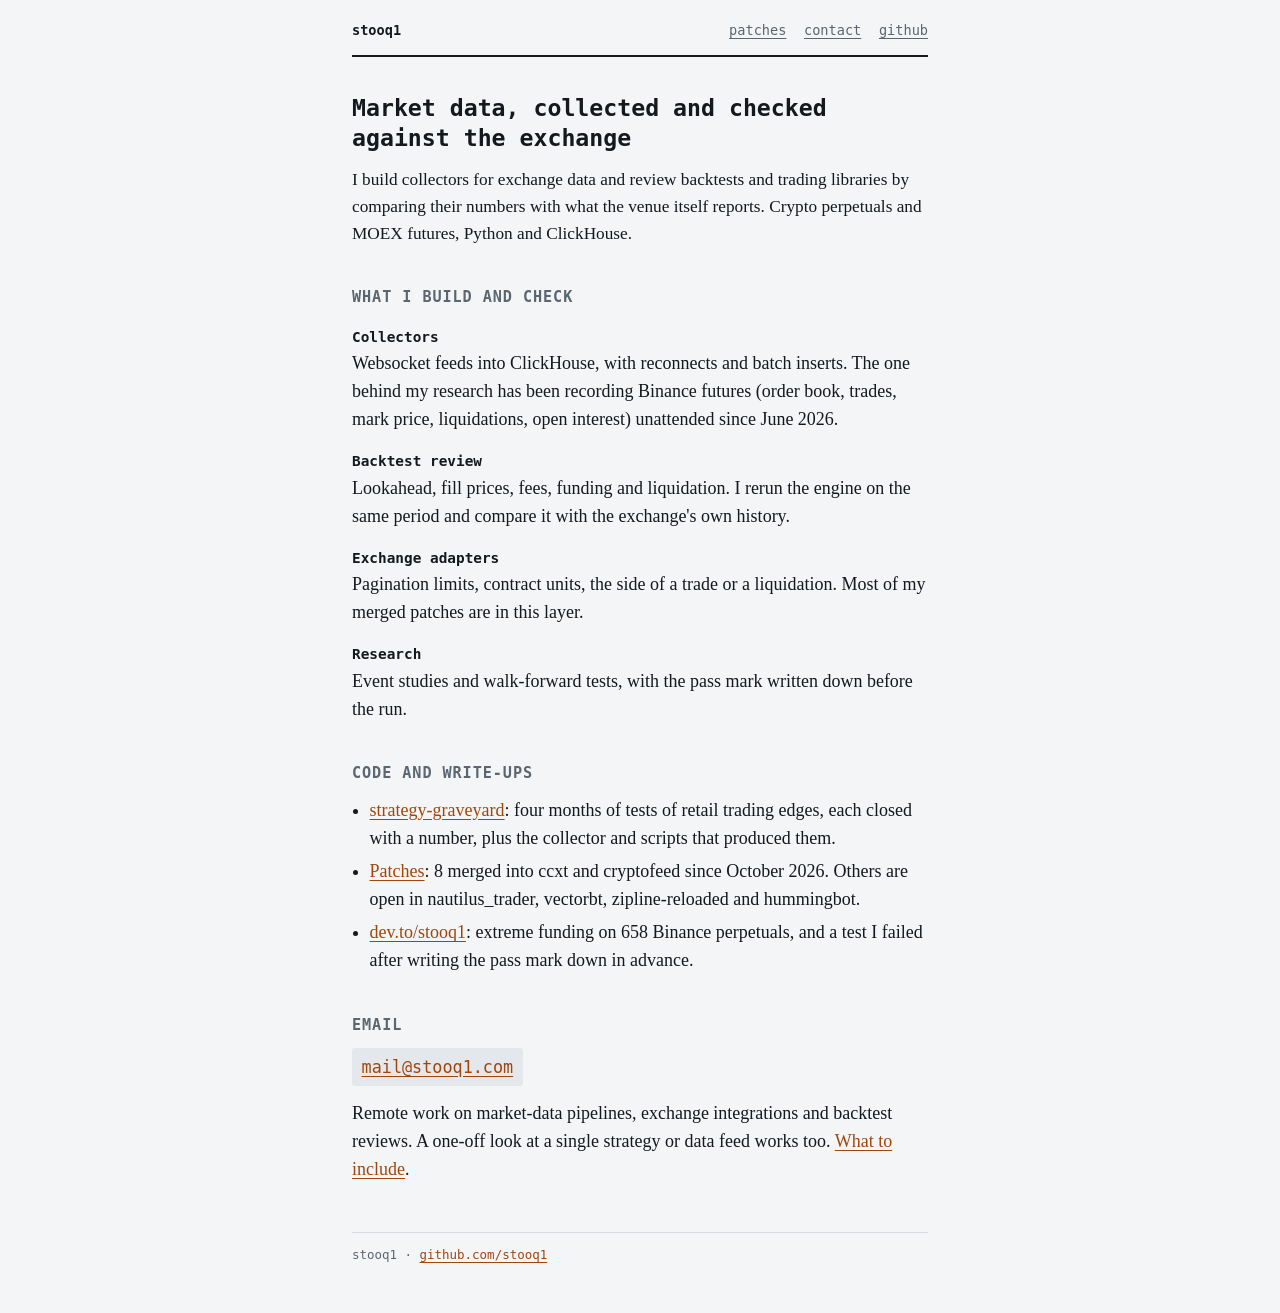
==== index.html @ 0448923d "Site: home, patches, contact" ====
<!doctype html>
<html lang="en">
<head>
<meta charset="utf-8">
<meta name="viewport" content="width=device-width, initial-scale=1">
<title>stooq1 - market data, backtests, exchange adapters</title>
<meta name="description" content="Market-data collectors, backtest reviews and fixes in open-source trading libraries. Crypto perpetuals and MOEX futures.">
<link rel="icon" href="/favicon.svg" type="image/svg+xml">
<link rel="stylesheet" href="/style.css">
</head>
<body>
<div class="wrap">
<nav>
  <a class="home" href="/" aria-current="page">stooq1</a>
  <a href="/patches/">patches</a>
  <a href="/contact/">contact</a>
  <a href="https://github.com/stooq1">github</a>
</nav>

<h1>Market data, collected and checked against the exchange</h1>
<p class="lead">I build collectors for exchange data and review backtests and trading libraries by comparing their numbers with what the venue itself reports. Crypto perpetuals and MOEX futures, Python and ClickHouse.</p>

<h2>What I build and check</h2>
<dl>
  <dt>Collectors</dt>
  <dd>Websocket feeds into ClickHouse, with reconnects and batch inserts. The one behind my research has been recording Binance futures (order book, trades, mark price, liquidations, open interest) unattended since June 2026.</dd>
  <dt>Backtest review</dt>
  <dd>Lookahead, fill prices, fees, funding and liquidation. I rerun the engine on the same period and compare it with the exchange's own history.</dd>
  <dt>Exchange adapters</dt>
  <dd>Pagination limits, contract units, the side of a trade or a liquidation. Most of my merged patches are in this layer.</dd>
  <dt>Research</dt>
  <dd>Event studies and walk-forward tests, with the pass mark written down before the run.</dd>
</dl>

<h2>Code and write-ups</h2>
<ul>
  <li><a href="https://github.com/stooq1/strategy-graveyard">strategy-graveyard</a>: four months of tests of retail trading edges, each closed with a number, plus the collector and scripts that produced them.</li>
  <li><a href="/patches/">Patches</a>: 8 merged into ccxt and cryptofeed since October 2026. Others are open in nautilus_trader, vectorbt, zipline-reloaded and hummingbot.</li>
  <li><a href="https://dev.to/stooq1">dev.to/stooq1</a>: extreme funding on 658 Binance perpetuals, and a test I failed after writing the pass mark down in advance.</li>
</ul>

<h2>Email</h2>
<p><a class="mail" href="mailto:mail@stooq1.com">mail@stooq1.com</a></p>
<p>Remote work on market-data pipelines, exchange integrations and backtest reviews. A one-off look at a single strategy or data feed works too. <a href="/contact/">What to include</a>.</p>

<footer>stooq1 · <a href="https://github.com/stooq1">github.com/stooq1</a></footer>
</div>
</body>
</html>
---- style.css ----
:root {
  --bg: #f3f5f7;
  --fg: #15191d;
  --muted: #5b6670;
  --rule: #d5dbe0;
  --accent: #a1460a;
  --badge: #e4e8ec;
}
@media (prefers-color-scheme: dark) {
  :root {
    --bg: #0f1316;
    --fg: #d9dee2;
    --muted: #8b97a1;
    --rule: #252c32;
    --accent: #f0a04b;
    --badge: #1c2328;
  }
}
* { box-sizing: border-box; }
html { -webkit-text-size-adjust: 100%; }
body {
  margin: 0;
  background: var(--bg);
  color: var(--fg);
  font: 18px/1.55 Charter, "Bitstream Charter", "Iowan Old Style", "Palatino Linotype", Georgia, serif;
}
.wrap { max-width: 38rem; margin: 0 auto; padding: 1.25rem 1rem 3rem; }
.mono, nav, h1, h2, h3, .st, footer, code {
  font-family: ui-monospace, "SF Mono", Menlo, "DejaVu Sans Mono", Consolas, monospace;
}
nav {
  display: flex; flex-wrap: wrap; gap: 0.25rem 1.1rem; align-items: baseline;
  font-size: 0.85rem; padding-bottom: 0.9rem; border-bottom: 2px solid var(--fg);
}
nav .home { font-weight: 700; color: var(--fg); text-decoration: none; margin-right: auto; }
nav a { color: var(--muted); }
nav a[aria-current] { color: var(--fg); text-decoration: none; }
a { color: var(--accent); text-underline-offset: 3px; }
h1 { font-size: 1.45rem; line-height: 1.3; margin: 2.2rem 0 0.9rem; font-weight: 700; }
h2 { font-size: 0.95rem; text-transform: uppercase; letter-spacing: 0.06em; margin: 2.4rem 0 0.7rem; color: var(--muted); }
h3 { font-size: 1rem; margin: 2rem 0 0.2rem; }
h3 + .sub { margin: 0 0 0.6rem; color: var(--muted); font-size: 0.9rem; }
p { margin: 0 0 0.9rem; }
.lead { font-size: 1.08rem; }
code { font-size: 0.84em; }
dl { margin: 0; }
dt { font-family: ui-monospace, "SF Mono", Menlo, "DejaVu Sans Mono", Consolas, monospace; font-size: 0.9rem; font-weight: 700; margin-top: 1rem; }
dd { margin: 0.15rem 0 0; }
ul { padding-left: 1.1rem; margin: 0 0 1rem; }
li { margin: 0.35rem 0; }
ul.log { list-style: none; padding: 0; }
ul.log li { padding: 0.45rem 0; border-top: 1px solid var(--rule); margin: 0; }
.st {
  display: inline-block; min-width: 6.2rem; margin-right: 0.4rem;
  font-size: 0.72rem; text-transform: uppercase; letter-spacing: 0.05em;
  color: var(--muted);
}
.st.merged { color: var(--accent); font-weight: 700; }
.st.fixed { color: var(--fg); }
.mail {
  display: inline-block; font-family: ui-monospace, "SF Mono", Menlo, "DejaVu Sans Mono", Consolas, monospace;
  font-size: 1.05rem; padding: 0.35rem 0.6rem; background: var(--badge); border-radius: 3px;
}
footer { margin-top: 3rem; padding-top: 0.8rem; border-top: 1px solid var(--rule); font-size: 0.78rem; color: var(--muted); }
@media (max-width: 30rem) {
  body { font-size: 17px; }
  .st { display: block; min-width: 0; margin: 0 0 0.1rem; }
}
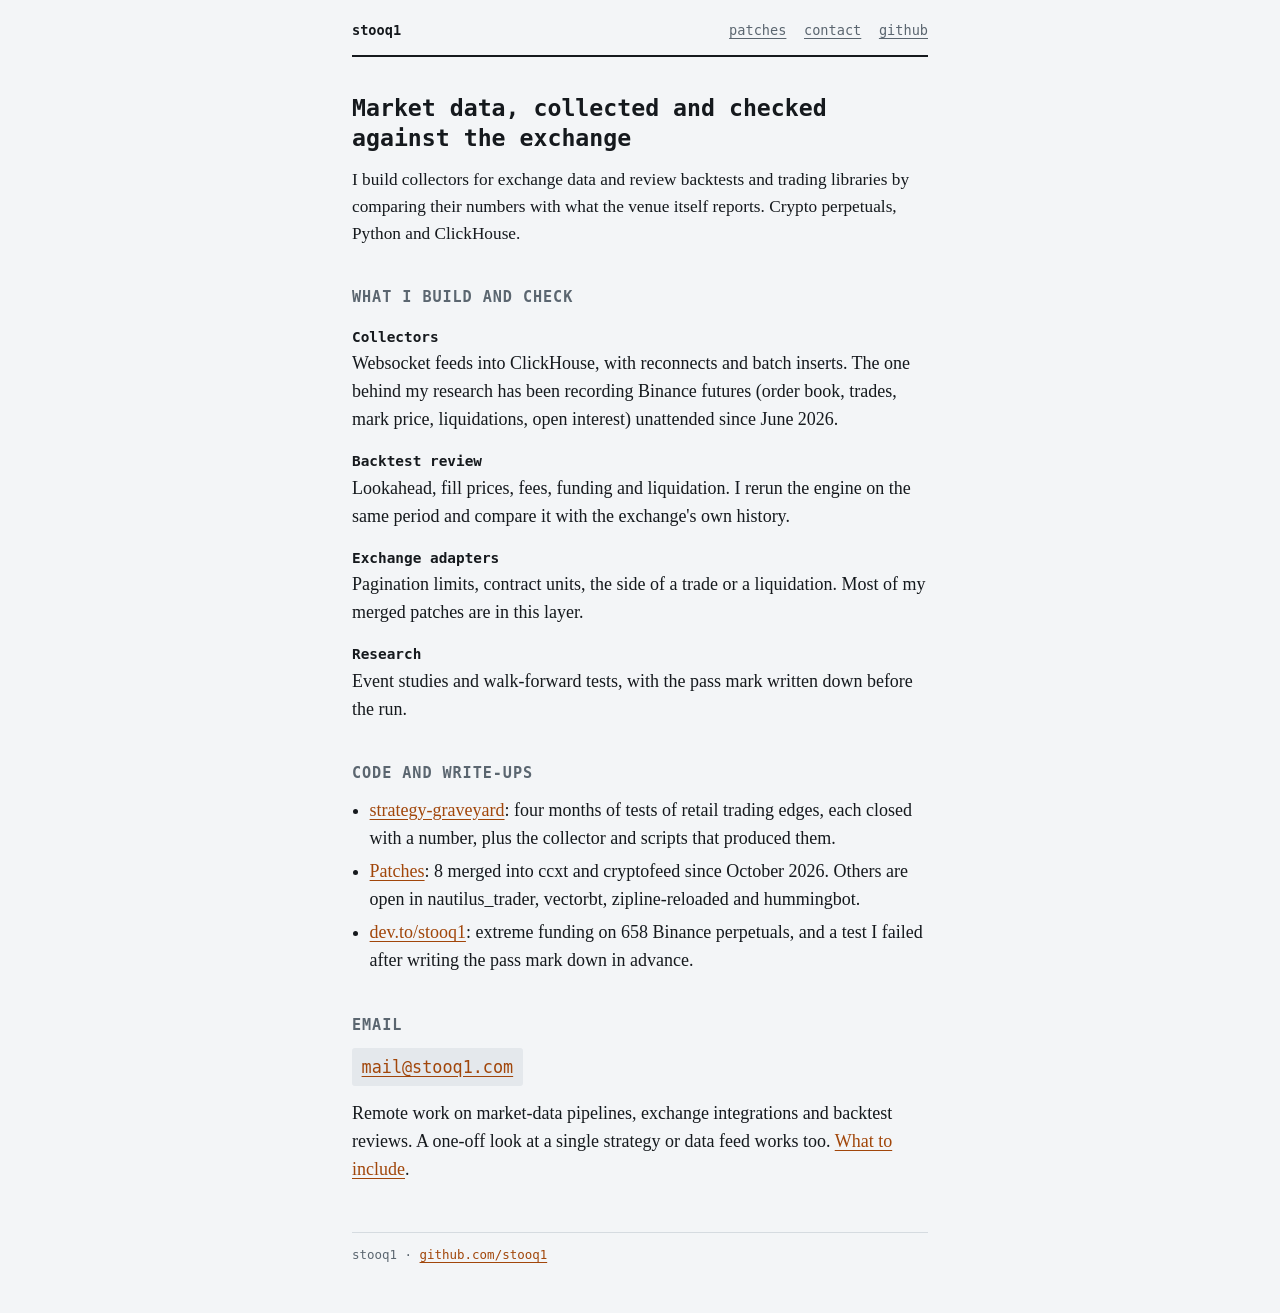
==== commit af5bf878: "Shorter description" ====
--- a/index.html
+++ b/index.html
@@ -4,7 +4,7 @@
 <meta charset="utf-8">
 <meta name="viewport" content="width=device-width, initial-scale=1">
 <title>stooq1 - market data, backtests, exchange adapters</title>
-<meta name="description" content="Market-data collectors, backtest reviews and fixes in open-source trading libraries. Crypto perpetuals and MOEX futures.">
+<meta name="description" content="Market-data collectors, backtest reviews and fixes in open-source trading libraries. Crypto perpetuals.">
 <link rel="icon" href="/favicon.svg" type="image/svg+xml">
 <link rel="stylesheet" href="/style.css">
 </head>
@@ -18,7 +18,7 @@
 </nav>
 
 <h1>Market data, collected and checked against the exchange</h1>
-<p class="lead">I build collectors for exchange data and review backtests and trading libraries by comparing their numbers with what the venue itself reports. Crypto perpetuals and MOEX futures, Python and ClickHouse.</p>
+<p class="lead">I build collectors for exchange data and review backtests and trading libraries by comparing their numbers with what the venue itself reports. Crypto perpetuals, Python and ClickHouse.</p>
 
 <h2>What I build and check</h2>
 <dl>
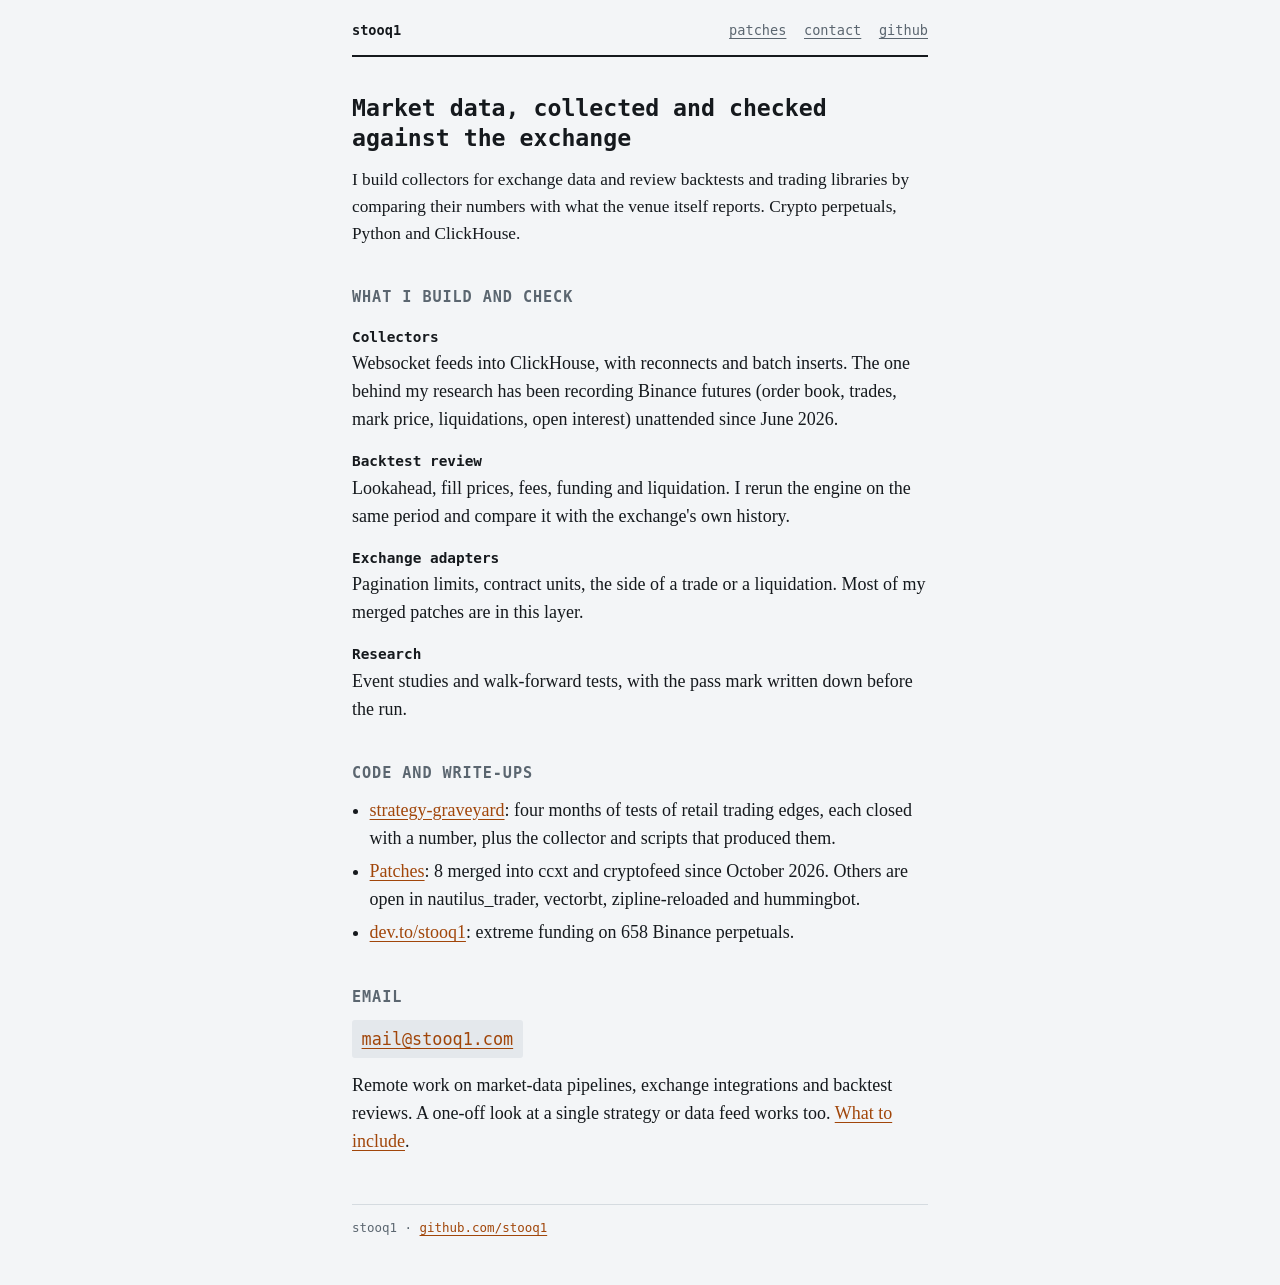
==== commit 7af8b138: "Index: drop link to an unpublished post" ====
--- a/index.html
+++ b/index.html
@@ -36,7 +36,7 @@
 <ul>
   <li><a href="https://github.com/stooq1/strategy-graveyard">strategy-graveyard</a>: four months of tests of retail trading edges, each closed with a number, plus the collector and scripts that produced them.</li>
   <li><a href="/patches/">Patches</a>: 8 merged into ccxt and cryptofeed since October 2026. Others are open in nautilus_trader, vectorbt, zipline-reloaded and hummingbot.</li>
-  <li><a href="https://dev.to/stooq1">dev.to/stooq1</a>: extreme funding on 658 Binance perpetuals, and a test I failed after writing the pass mark down in advance.</li>
+  <li><a href="https://dev.to/stooq1">dev.to/stooq1</a>: extreme funding on 658 Binance perpetuals.</li>
 </ul>
 
 <h2>Email</h2>
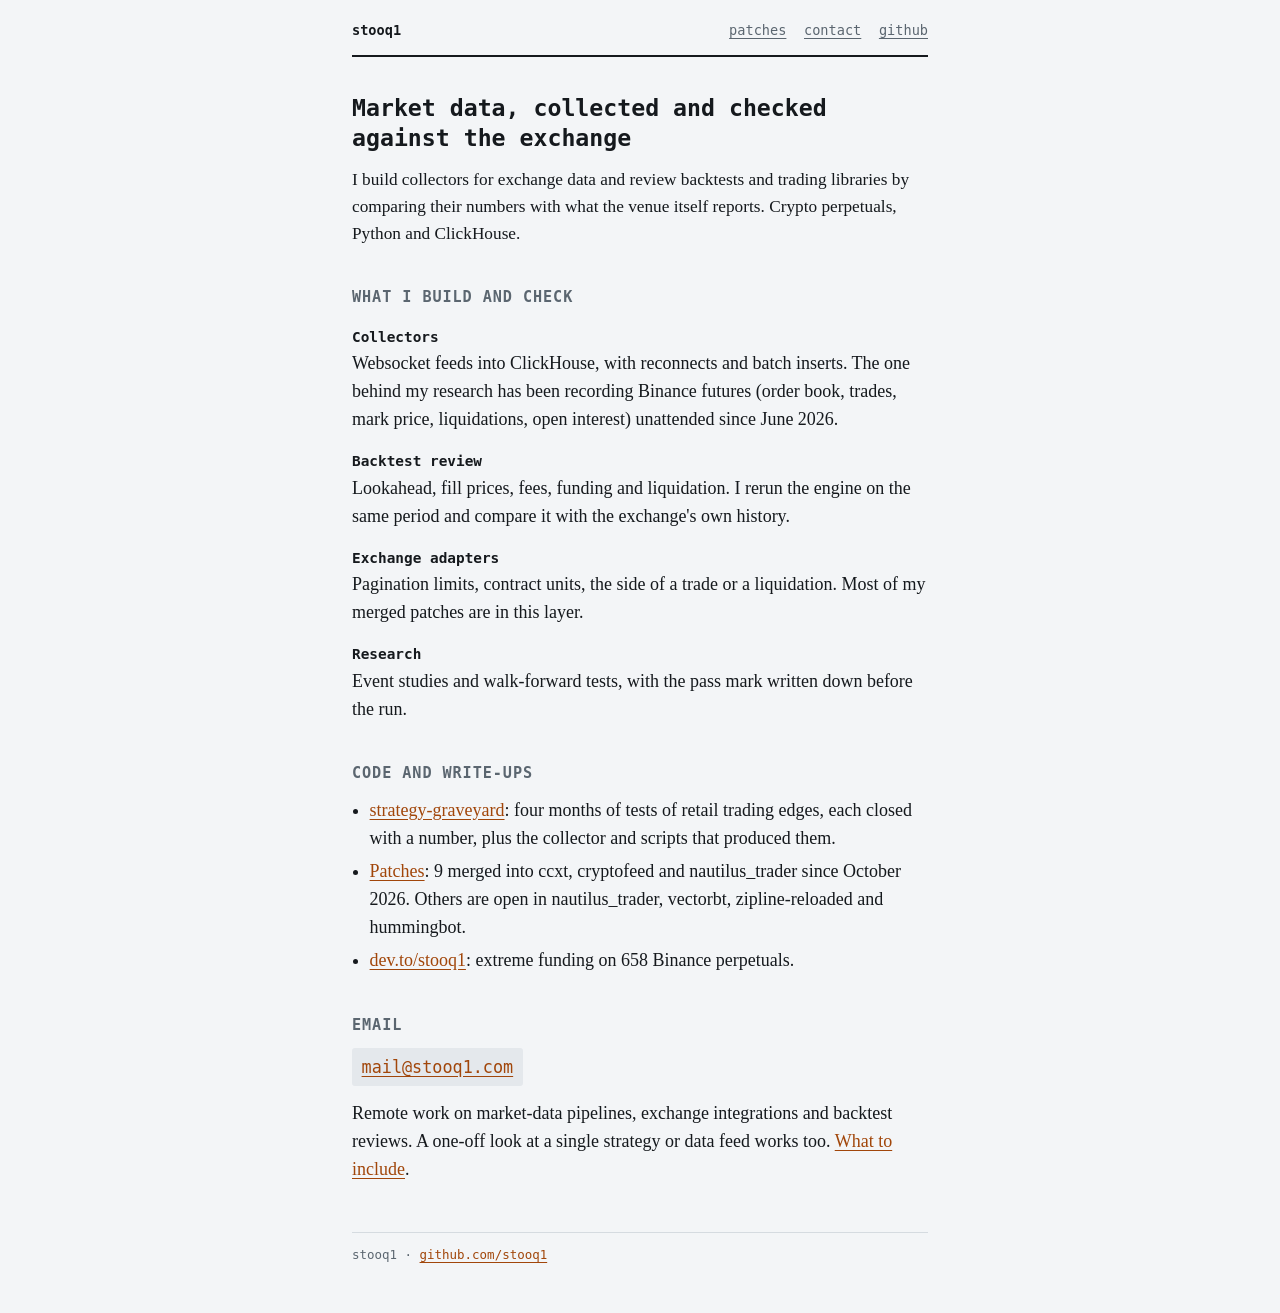
==== commit 4aca9115: "Patches: three ccxt pull requests and the nautilus merge; page view counts" ====
--- a/index.html
+++ b/index.html
@@ -35,7 +35,7 @@
 <h2>Code and write-ups</h2>
 <ul>
   <li><a href="https://github.com/stooq1/strategy-graveyard">strategy-graveyard</a>: four months of tests of retail trading edges, each closed with a number, plus the collector and scripts that produced them.</li>
-  <li><a href="/patches/">Patches</a>: 8 merged into ccxt and cryptofeed since October 2026. Others are open in nautilus_trader, vectorbt, zipline-reloaded and hummingbot.</li>
+  <li><a href="/patches/">Patches</a>: 9 merged into ccxt, cryptofeed and nautilus_trader since October 2026. Others are open in nautilus_trader, vectorbt, zipline-reloaded and hummingbot.</li>
   <li><a href="https://dev.to/stooq1">dev.to/stooq1</a>: extreme funding on 658 Binance perpetuals.</li>
 </ul>
 
@@ -45,5 +45,6 @@
 
 <footer>stooq1 · <a href="https://github.com/stooq1">github.com/stooq1</a></footer>
 </div>
+<!-- Cloudflare Web Analytics --><script defer src='https://static.cloudflareinsights.com/beacon.min.js' data-cf-beacon='{"token": "bb394191bb7a4469993af38532fe375f"}'></script><!-- End Cloudflare Web Analytics -->
 </body>
 </html>
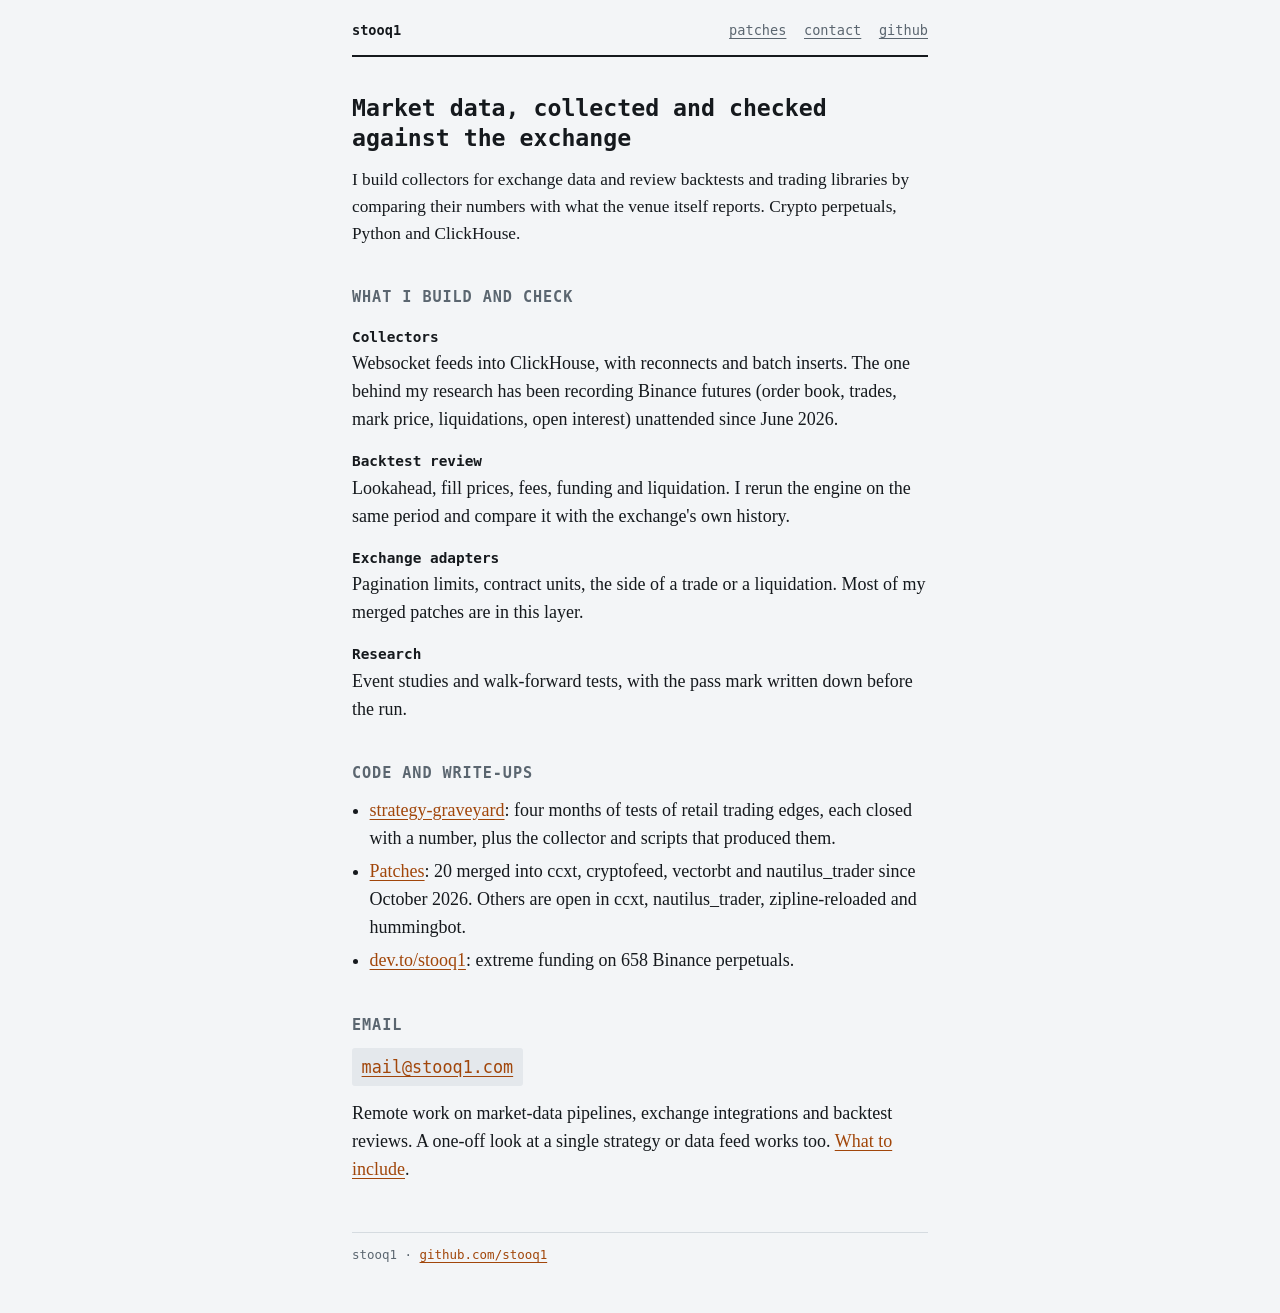
==== commit 3a988a61: "Patches: ccxt batch merges and vectorbt; status as of 13 November" ====
--- a/index.html
+++ b/index.html
@@ -35,7 +35,7 @@
 <h2>Code and write-ups</h2>
 <ul>
   <li><a href="https://github.com/stooq1/strategy-graveyard">strategy-graveyard</a>: four months of tests of retail trading edges, each closed with a number, plus the collector and scripts that produced them.</li>
-  <li><a href="/patches/">Patches</a>: 9 merged into ccxt, cryptofeed and nautilus_trader since October 2026. Others are open in nautilus_trader, vectorbt, zipline-reloaded and hummingbot.</li>
+  <li><a href="/patches/">Patches</a>: 20 merged into ccxt, cryptofeed, vectorbt and nautilus_trader since October 2026. Others are open in ccxt, nautilus_trader, zipline-reloaded and hummingbot.</li>
   <li><a href="https://dev.to/stooq1">dev.to/stooq1</a>: extreme funding on 658 Binance perpetuals.</li>
 </ul>
 
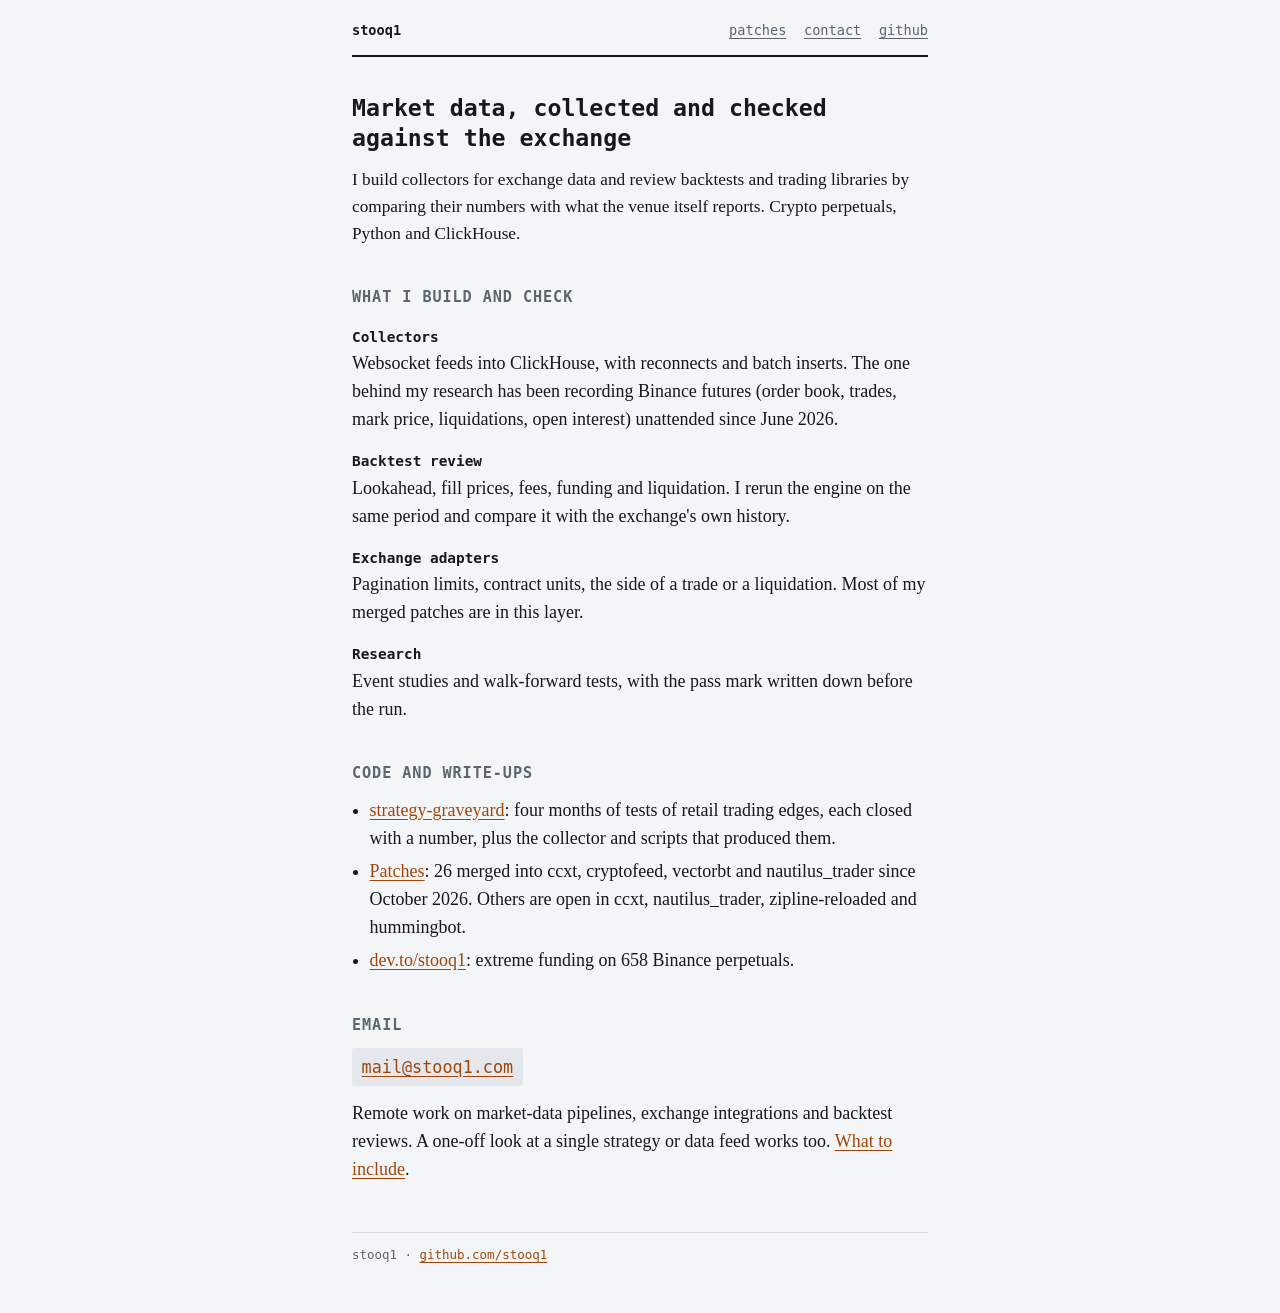
==== commit 95f4e703: "Patches: ccxt batch merges and the nautilus pull request; status as of 17 November" ====
--- a/index.html
+++ b/index.html
@@ -35,7 +35,7 @@
 <h2>Code and write-ups</h2>
 <ul>
   <li><a href="https://github.com/stooq1/strategy-graveyard">strategy-graveyard</a>: four months of tests of retail trading edges, each closed with a number, plus the collector and scripts that produced them.</li>
-  <li><a href="/patches/">Patches</a>: 20 merged into ccxt, cryptofeed, vectorbt and nautilus_trader since October 2026. Others are open in ccxt, nautilus_trader, zipline-reloaded and hummingbot.</li>
+  <li><a href="/patches/">Patches</a>: 26 merged into ccxt, cryptofeed, vectorbt and nautilus_trader since October 2026. Others are open in ccxt, nautilus_trader, zipline-reloaded and hummingbot.</li>
   <li><a href="https://dev.to/stooq1">dev.to/stooq1</a>: extreme funding on 658 Binance perpetuals.</li>
 </ul>
 
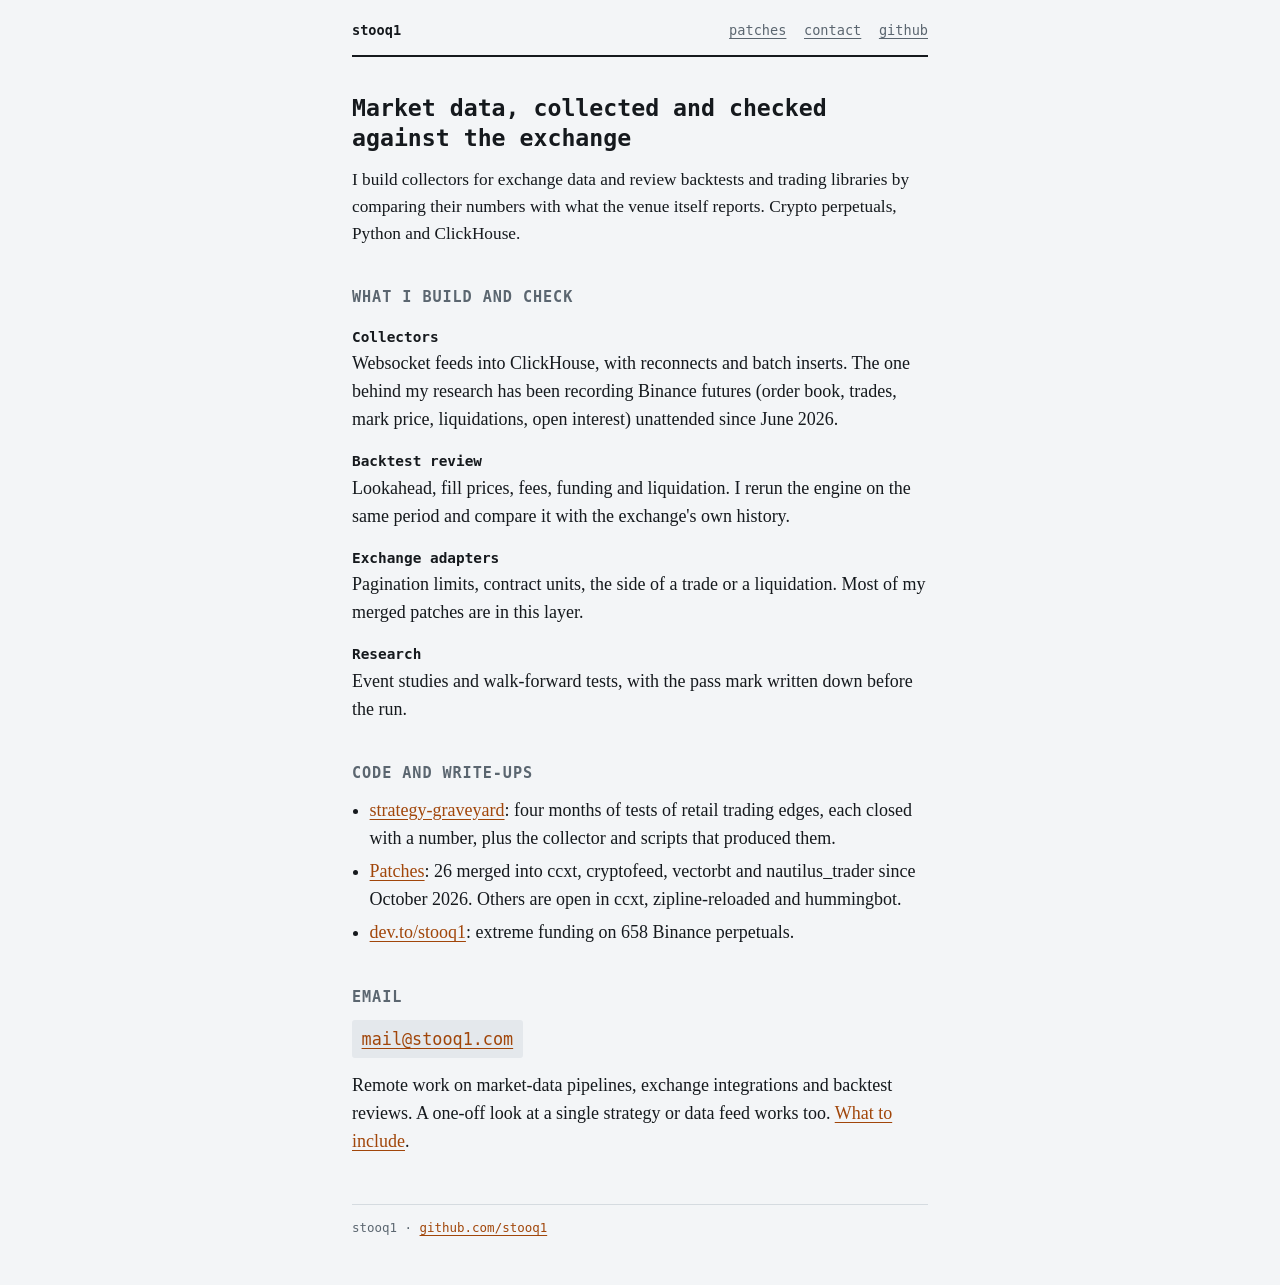
==== commit 769c7417: "nautilus_trader: inverse fix landed on develop" ====
--- a/index.html
+++ b/index.html
@@ -35,7 +35,7 @@
 <h2>Code and write-ups</h2>
 <ul>
   <li><a href="https://github.com/stooq1/strategy-graveyard">strategy-graveyard</a>: four months of tests of retail trading edges, each closed with a number, plus the collector and scripts that produced them.</li>
-  <li><a href="/patches/">Patches</a>: 26 merged into ccxt, cryptofeed, vectorbt and nautilus_trader since October 2026. Others are open in ccxt, nautilus_trader, zipline-reloaded and hummingbot.</li>
+  <li><a href="/patches/">Patches</a>: 26 merged into ccxt, cryptofeed, vectorbt and nautilus_trader since October 2026. Others are open in ccxt, zipline-reloaded and hummingbot.</li>
   <li><a href="https://dev.to/stooq1">dev.to/stooq1</a>: extreme funding on 658 Binance perpetuals.</li>
 </ul>
 
